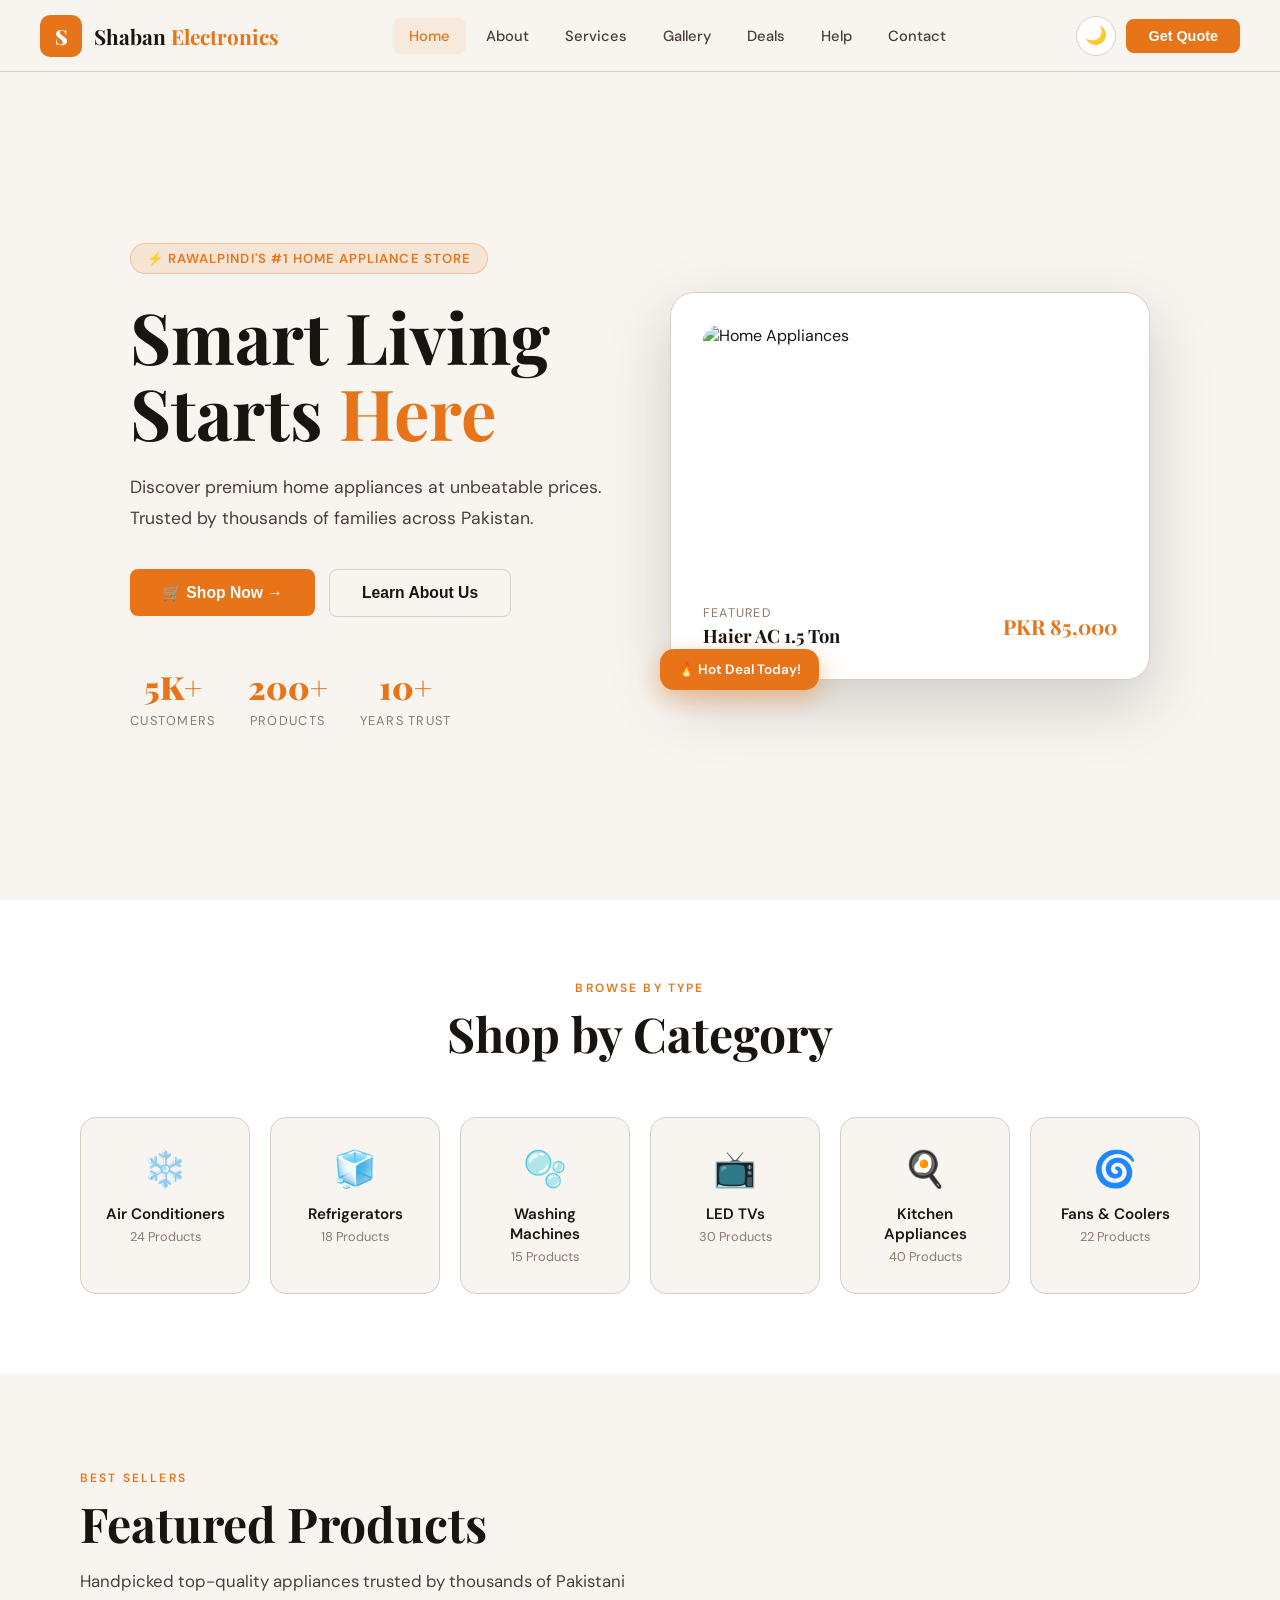
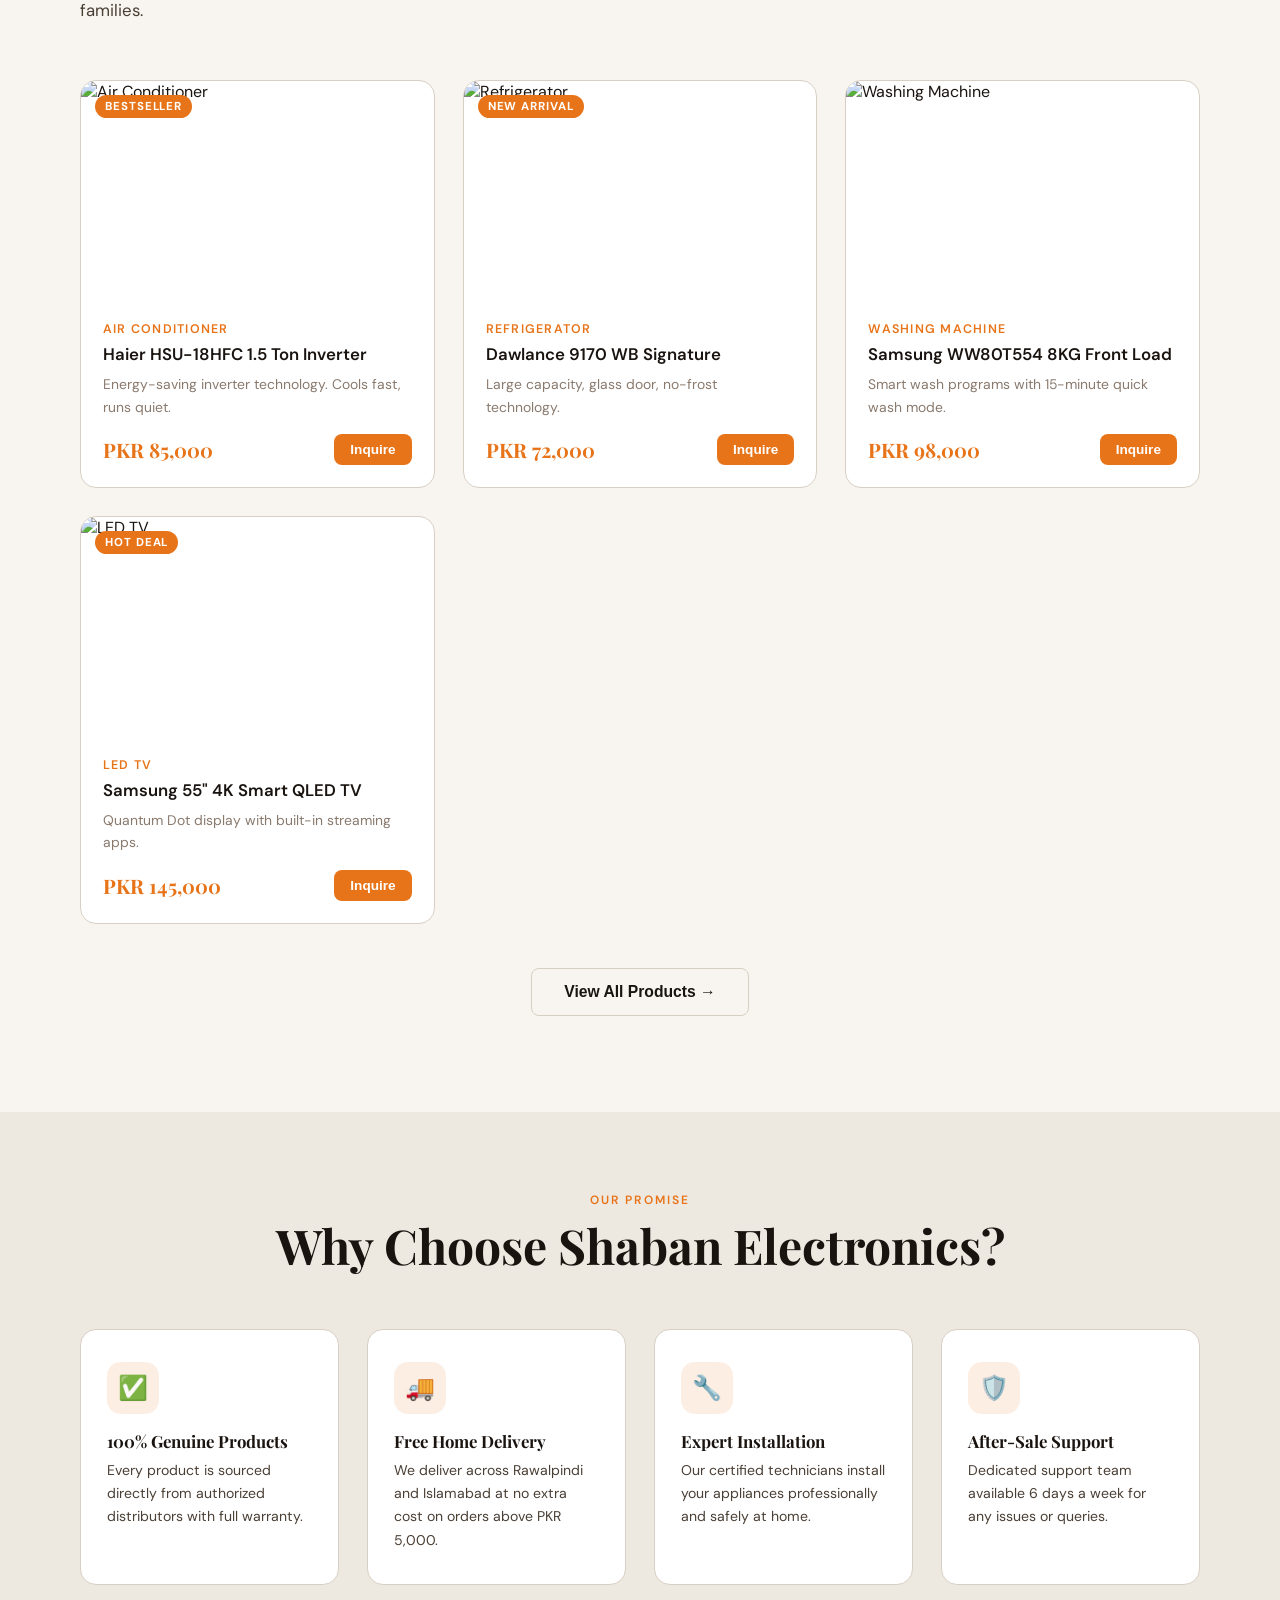
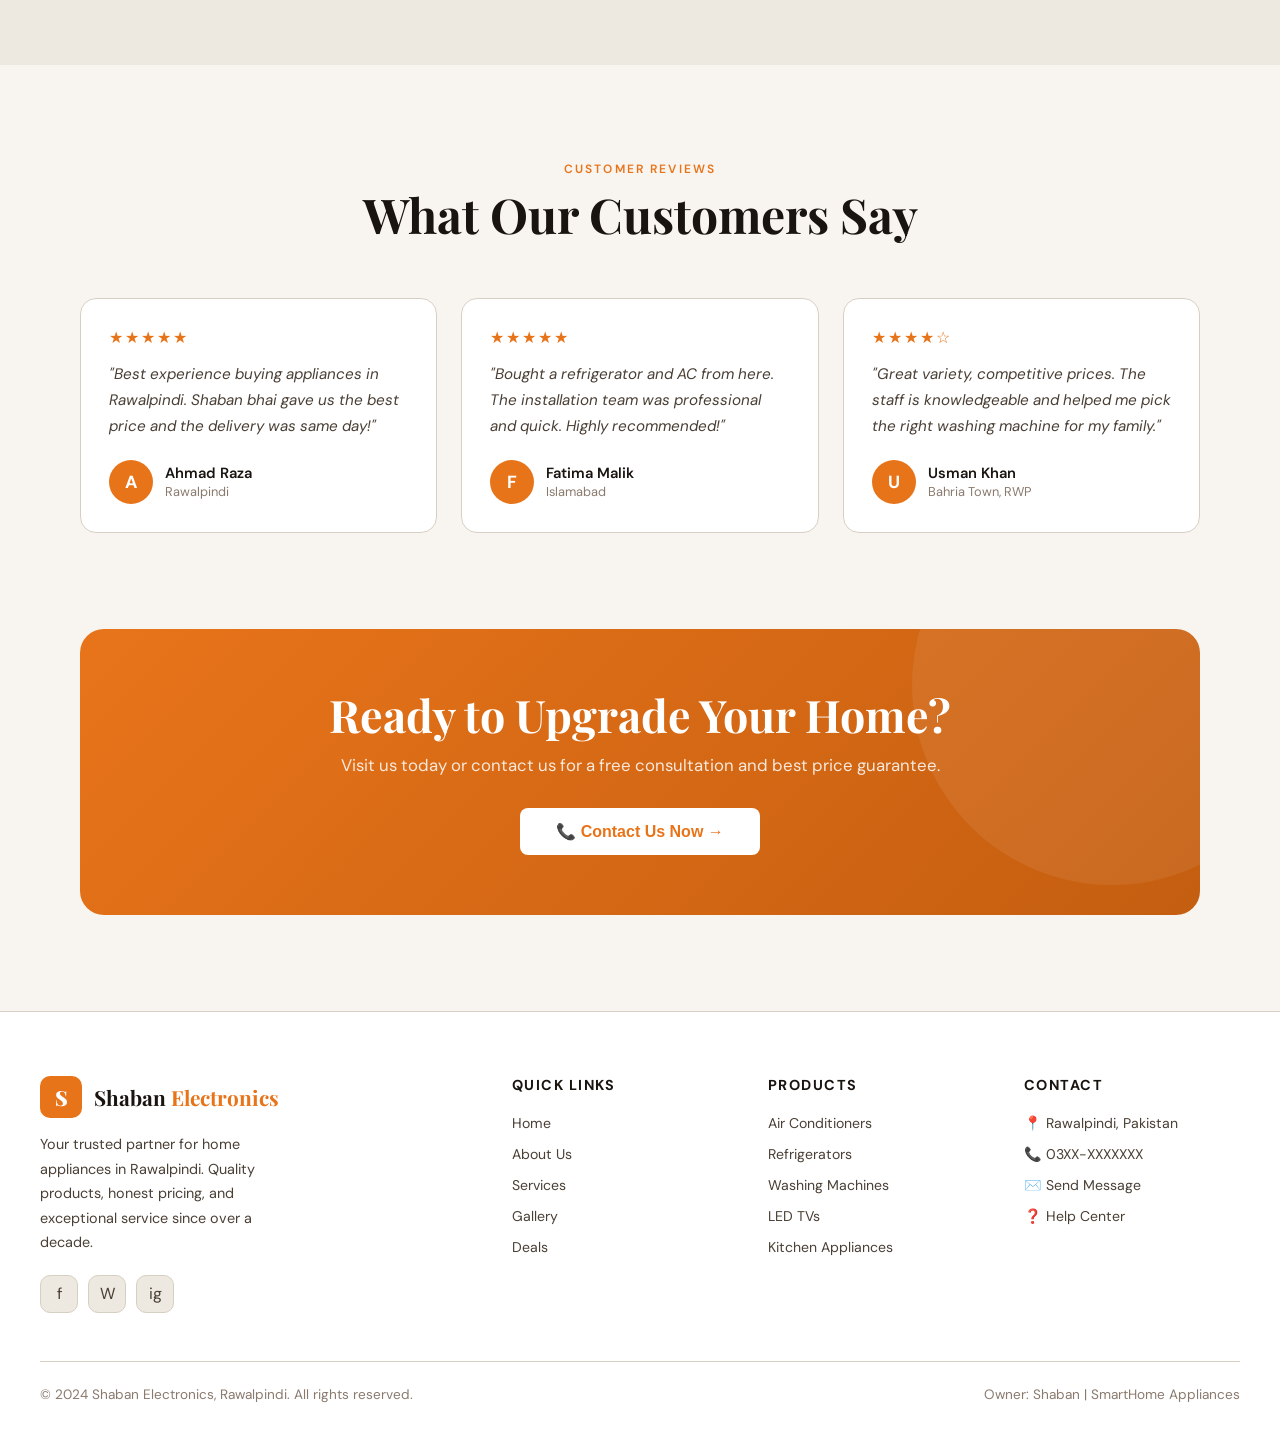
==== index.html @ a1838bc5 "g" ====
<!DOCTYPE html>
<html lang="en" data-theme="light">
<head>
  <meta charset="UTF-8" />
  <meta name="viewport" content="width=device-width, initial-scale=1.0" />
  <title>Shaban Electronics – SmartHome Appliances Rawalpindi</title>
  <meta name="description" content="Shaban Electronics – Pakistan's trusted home appliances store in Rawalpindi. Quality ACs, refrigerators, washing machines and more." />
  <link rel="stylesheet" href="css/style.css" />
  <link rel="icon" href="data:image/svg+xml,<svg xmlns='http://www.w3.org/2000/svg' viewBox='0 0 100 100'><text y='.9em' font-size='90'>⚡</text></svg>" />
</head>
<body>

<!-- NAVBAR -->
<nav class="navbar" id="navbar">
  <div class="nav-brand">
    <div class="nav-logo">S</div>
    <span class="nav-name">Shaban <span>Electronics</span></span>
  </div>
  <ul class="nav-links">
    <li><a href="index.html" class="active">Home</a></li>
    <li><a href="pages/about.html">About</a></li>
    <li><a href="pages/services.html">Services</a></li>
    <li><a href="pages/gallery.html">Gallery</a></li>
    <li><a href="pages/deals.html">Deals</a></li>
    <li><a href="pages/help.html">Help</a></li>
    <li><a href="pages/contact.html">Contact</a></li>
  </ul>
  <div class="nav-actions">
    <button class="theme-btn" onclick="toggleTheme()" title="Toggle theme">🌙</button>
    <a href="pages/contact.html"><button class="nav-cta">Get Quote</button></a>
  </div>
  <button class="hamburger" id="hamburger" aria-label="Toggle menu">
    <span></span><span></span><span></span>
  </button>
</nav>
<div class="mobile-menu" id="mobileMenu">
  <a href="index.html">Home</a>
  <a href="pages/about.html">About</a>
  <a href="pages/services.html">Services</a>
  <a href="pages/gallery.html">Gallery</a>
  <a href="pages/deals.html">Deals</a>
  <a href="pages/help.html">Help</a>
  <a href="pages/contact.html">Contact</a>
</div>

<!-- HERO -->
<section class="hero">
  <div class="hero-bg"></div>
  <div class="hero-overlay"></div>
  <div class="hero-content">
    <div class="hero-text">
      <div class="hero-badge">⚡ Rawalpindi's #1 Home Appliance Store</div>
      <h1 class="hero-title">Smart Living<br>Starts <span>Here</span></h1>
      <p class="hero-desc">Discover premium home appliances at unbeatable prices. Trusted by thousands of families across Pakistan.</p>
      <div class="hero-btns">
        <a href="pages/services.html"><button class="btn-primary">🛒 Shop Now →</button></a>
        <a href="pages/about.html"><button class="btn-outline">Learn About Us</button></a>
      </div>
      <div class="hero-stats">
        <div class="stat-item">
          <div class="stat-num">5K+</div>
          <div class="stat-label">Customers</div>
        </div>
        <div class="stat-item">
          <div class="stat-num">200+</div>
          <div class="stat-label">Products</div>
        </div>
        <div class="stat-item">
          <div class="stat-num">10+</div>
          <div class="stat-label">Years Trust</div>
        </div>
      </div>
    </div>
    <div class="hero-visual">
      <div class="hero-card">
        <img src="https://images.unsplash.com/photo-1584568694244-14fbdf83bd30?w=600&q=80" alt="Home Appliances" />
        <div class="hero-card-info">
          <div>
            <div style="font-size:0.78rem;color:var(--text3);text-transform:uppercase;letter-spacing:0.1em;margin-bottom:4px">Featured</div>
            <h4>Haier AC 1.5 Ton</h4>
          </div>
          <div class="price">PKR 85,000</div>
        </div>
        <div class="hero-floating">🔥 Hot Deal Today!</div>
      </div>
    </div>
  </div>
</section>

<!-- CATEGORIES -->
<div class="categories-wrap">
  <div class="section" style="padding-top:0;padding-bottom:0">
    <div class="section-header center fade-in">
      <span class="section-label">Browse by Type</span>
      <h2 class="section-title">Shop by Category</h2>
    </div>
    <div class="cats-grid">
      <div class="cat-card fade-in">
        <span class="cat-icon">❄️</span>
        <div class="cat-name">Air Conditioners</div>
        <div class="cat-count">24 Products</div>
      </div>
      <div class="cat-card fade-in">
        <span class="cat-icon">🧊</span>
        <div class="cat-name">Refrigerators</div>
        <div class="cat-count">18 Products</div>
      </div>
      <div class="cat-card fade-in">
        <span class="cat-icon">🫧</span>
        <div class="cat-name">Washing Machines</div>
        <div class="cat-count">15 Products</div>
      </div>
      <div class="cat-card fade-in">
        <span class="cat-icon">📺</span>
        <div class="cat-name">LED TVs</div>
        <div class="cat-count">30 Products</div>
      </div>
      <div class="cat-card fade-in">
        <span class="cat-icon">🍳</span>
        <div class="cat-name">Kitchen Appliances</div>
        <div class="cat-count">40 Products</div>
      </div>
      <div class="cat-card fade-in">
        <span class="cat-icon">🌀</span>
        <div class="cat-name">Fans & Coolers</div>
        <div class="cat-count">22 Products</div>
      </div>
    </div>
  </div>
</div>

<!-- FEATURED PRODUCTS -->
<div class="section" id="products">
  <div class="section-header fade-in">
    <span class="section-label">Best Sellers</span>
    <h2 class="section-title">Featured Products</h2>
    <p class="section-sub">Handpicked top-quality appliances trusted by thousands of Pakistani families.</p>
  </div>
  <div class="products-grid">
    <div class="prod-card fade-in">
      <div class="prod-img-wrap">
        <img src="https://images.unsplash.com/photo-1584568694244-14fbdf83bd30?w=600&q=80" alt="Air Conditioner" loading="lazy" />
        <div class="prod-badge">Bestseller</div>
      </div>
      <div class="prod-info">
        <div class="prod-cat">Air Conditioner</div>
        <div class="prod-name">Haier HSU-18HFC 1.5 Ton Inverter</div>
        <div class="prod-desc">Energy-saving inverter technology. Cools fast, runs quiet.</div>
        <div class="prod-footer">
          <div class="prod-price">PKR 85,000</div>
          <a href="pages/contact.html"><button class="prod-btn">Inquire</button></a>
        </div>
      </div>
    </div>
    <div class="prod-card fade-in">
      <div class="prod-img-wrap">
        <img src="https://images.unsplash.com/photo-1571175443880-49e1d25b2bc5?w=600&q=80" alt="Refrigerator" loading="lazy" />
        <div class="prod-badge">New Arrival</div>
      </div>
      <div class="prod-info">
        <div class="prod-cat">Refrigerator</div>
        <div class="prod-name">Dawlance 9170 WB Signature</div>
        <div class="prod-desc">Large capacity, glass door, no-frost technology.</div>
        <div class="prod-footer">
          <div class="prod-price">PKR 72,000</div>
          <a href="pages/contact.html"><button class="prod-btn">Inquire</button></a>
        </div>
      </div>
    </div>
    <div class="prod-card fade-in">
      <div class="prod-img-wrap">
        <img src="https://images.unsplash.com/photo-1626806787461-102c1bfaaea1?w=600&q=80" alt="Washing Machine" loading="lazy" />
      </div>
      <div class="prod-info">
        <div class="prod-cat">Washing Machine</div>
        <div class="prod-name">Samsung WW80T554 8KG Front Load</div>
        <div class="prod-desc">Smart wash programs with 15-minute quick wash mode.</div>
        <div class="prod-footer">
          <div class="prod-price">PKR 98,000</div>
          <a href="pages/contact.html"><button class="prod-btn">Inquire</button></a>
        </div>
      </div>
    </div>
    <div class="prod-card fade-in">
      <div class="prod-img-wrap">
        <img src="https://images.unsplash.com/photo-1593359677879-a4bb92f829e1?w=600&q=80" alt="LED TV" loading="lazy" />
        <div class="prod-badge">Hot Deal</div>
      </div>
      <div class="prod-info">
        <div class="prod-cat">LED TV</div>
        <div class="prod-name">Samsung 55" 4K Smart QLED TV</div>
        <div class="prod-desc">Quantum Dot display with built-in streaming apps.</div>
        <div class="prod-footer">
          <div class="prod-price">PKR 145,000</div>
          <a href="pages/contact.html"><button class="prod-btn">Inquire</button></a>
        </div>
      </div>
    </div>
  </div>
  <div style="text-align:center;margin-top:44px">
    <a href="pages/services.html"><button class="btn-outline">View All Products →</button></a>
  </div>
</div>

<!-- WHY CHOOSE US -->
<div class="why-wrap">
  <div class="section" style="padding-top:0;padding-bottom:0">
    <div class="section-header center fade-in">
      <span class="section-label">Our Promise</span>
      <h2 class="section-title">Why Choose Shaban Electronics?</h2>
    </div>
    <div class="why-grid">
      <div class="why-card fade-in">
        <div class="why-icon">✅</div>
        <h4>100% Genuine Products</h4>
        <p>Every product is sourced directly from authorized distributors with full warranty.</p>
      </div>
      <div class="why-card fade-in">
        <div class="why-icon">🚚</div>
        <h4>Free Home Delivery</h4>
        <p>We deliver across Rawalpindi and Islamabad at no extra cost on orders above PKR 5,000.</p>
      </div>
      <div class="why-card fade-in">
        <div class="why-icon">🔧</div>
        <h4>Expert Installation</h4>
        <p>Our certified technicians install your appliances professionally and safely at home.</p>
      </div>
      <div class="why-card fade-in">
        <div class="why-icon">🛡️</div>
        <h4>After-Sale Support</h4>
        <p>Dedicated support team available 6 days a week for any issues or queries.</p>
      </div>
    </div>
  </div>
</div>

<!-- TESTIMONIALS -->
<div class="section">
  <div class="section-header center fade-in">
    <span class="section-label">Customer Reviews</span>
    <h2 class="section-title">What Our Customers Say</h2>
  </div>
  <div class="test-grid">
    <div class="test-card fade-in">
      <div class="test-stars">★★★★★</div>
      <p class="test-text">"Best experience buying appliances in Rawalpindi. Shaban bhai gave us the best price and the delivery was same day!"</p>
      <div class="test-author">
        <div class="test-avatar">A</div>
        <div>
          <div class="test-name">Ahmad Raza</div>
          <div class="test-loc">Rawalpindi</div>
        </div>
      </div>
    </div>
    <div class="test-card fade-in">
      <div class="test-stars">★★★★★</div>
      <p class="test-text">"Bought a refrigerator and AC from here. The installation team was professional and quick. Highly recommended!"</p>
      <div class="test-author">
        <div class="test-avatar">F</div>
        <div>
          <div class="test-name">Fatima Malik</div>
          <div class="test-loc">Islamabad</div>
        </div>
      </div>
    </div>
    <div class="test-card fade-in">
      <div class="test-stars">★★★★☆</div>
      <p class="test-text">"Great variety, competitive prices. The staff is knowledgeable and helped me pick the right washing machine for my family."</p>
      <div class="test-author">
        <div class="test-avatar">U</div>
        <div>
          <div class="test-name">Usman Khan</div>
          <div class="test-loc">Bahria Town, RWP</div>
        </div>
      </div>
    </div>
  </div>
</div>

<!-- CTA BANNER -->
<div class="section" style="padding-top:0">
  <div class="cta-banner fade-in">
    <h2>Ready to Upgrade Your Home?</h2>
    <p>Visit us today or contact us for a free consultation and best price guarantee.</p>
    <a href="pages/contact.html"><button class="btn-white">📞 Contact Us Now →</button></a>
  </div>
</div>

<!-- FOOTER -->
<footer>
  <div class="footer-grid">
    <div class="footer-brand">
      <div class="nav-brand" style="margin-bottom:14px">
        <div class="nav-logo">S</div>
        <span class="nav-name">Shaban <span>Electronics</span></span>
      </div>
      <p>Your trusted partner for home appliances in Rawalpindi. Quality products, honest pricing, and exceptional service since over a decade.</p>
      <div class="footer-socials">
        <a href="#" class="social-btn" title="Facebook">f</a>
        <a href="#" class="social-btn" title="WhatsApp">W</a>
        <a href="#" class="social-btn" title="Instagram">ig</a>
      </div>
    </div>
    <div class="footer-col">
      <h5>Quick Links</h5>
      <ul>
        <li><a href="index.html">Home</a></li>
        <li><a href="pages/about.html">About Us</a></li>
        <li><a href="pages/services.html">Services</a></li>
        <li><a href="pages/gallery.html">Gallery</a></li>
        <li><a href="pages/deals.html">Deals</a></li>
      </ul>
    </div>
    <div class="footer-col">
      <h5>Products</h5>
      <ul>
        <li><a href="pages/services.html">Air Conditioners</a></li>
        <li><a href="pages/services.html">Refrigerators</a></li>
        <li><a href="pages/services.html">Washing Machines</a></li>
        <li><a href="pages/services.html">LED TVs</a></li>
        <li><a href="pages/services.html">Kitchen Appliances</a></li>
      </ul>
    </div>
    <div class="footer-col">
      <h5>Contact</h5>
      <ul>
        <li><a href="#">📍 Rawalpindi, Pakistan</a></li>
        <li><a href="tel:03000000000">📞 03XX-XXXXXXX</a></li>
        <li><a href="pages/contact.html">✉️ Send Message</a></li>
        <li><a href="pages/help.html">❓ Help Center</a></li>
      </ul>
    </div>
  </div>
  <div class="footer-bottom">
    <p>© 2024 Shaban Electronics, Rawalpindi. All rights reserved.</p>
    <p>Owner: Shaban | SmartHome Appliances</p>
  </div>
</footer>

<script src="js/main.js"></script>
</body>
</html>
---- css/style.css ----
/* ========== GOOGLE FONTS ========== */
@import url('https://fonts.googleapis.com/css2?family=Playfair+Display:wght@400;700;900&family=DM+Sans:wght@300;400;500;600&display=swap');

/* ========== CSS VARIABLES ========== */
:root {
  --accent: #e8741a;
  --accent-dark: #c45e10;
  --accent-light: #ffa04d;
  --bg: #f8f5f0;
  --bg2: #ffffff;
  --bg3: #ede8e0;
  --text: #1a1410;
  --text2: #4a3f35;
  --text3: #8a7a6e;
  --border: #d8cfc4;
  --shadow: rgba(26,20,10,0.10);
  --shadow-lg: rgba(26,20,10,0.18);
  --nav-bg: rgba(248,245,240,0.96);
  --card-bg: #ffffff;
  --hero-overlay: rgba(248,245,240,0.55);
  --transition: 0.35s cubic-bezier(.4,0,.2,1);
  --radius: 16px;
  --radius-sm: 8px;
  --font-display: 'Playfair Display', serif;
  --font-body: 'DM Sans', sans-serif;
}

[data-theme="dark"] {
  --bg: #0f0d0a;
  --bg2: #1a1714;
  --bg3: #242018;
  --text: #f0ebe3;
  --text2: #c8bfb4;
  --text3: #7a6e64;
  --border: #2e2820;
  --shadow: rgba(0,0,0,0.35);
  --shadow-lg: rgba(0,0,0,0.55);
  --nav-bg: rgba(15,13,10,0.96);
  --card-bg: #1a1714;
  --hero-overlay: rgba(10,8,5,0.60);
}

/* ========== RESET ========== */
*, *::before, *::after { box-sizing: border-box; margin: 0; padding: 0; }
html { scroll-behavior: smooth; }
body {
  font-family: var(--font-body);
  background: var(--bg);
  color: var(--text);
  transition: background var(--transition), color var(--transition);
  overflow-x: hidden;
}
a { color: inherit; text-decoration: none; }
img { max-width: 100%; display: block; }
ul { list-style: none; }

/* ========== SCROLLBAR ========== */
::-webkit-scrollbar { width: 6px; }
::-webkit-scrollbar-track { background: var(--bg3); }
::-webkit-scrollbar-thumb { background: var(--accent); border-radius: 4px; }

/* ========== TYPOGRAPHY ========== */
h1,h2,h3,h4 { font-family: var(--font-display); line-height: 1.15; }
.section-label {
  font-size: 0.75rem; font-weight: 600; letter-spacing: 0.18em;
  text-transform: uppercase; color: var(--accent); display: block; margin-bottom: 10px;
}
.section-title {
  font-size: clamp(2rem, 4vw, 3rem); color: var(--text); margin-bottom: 16px;
}
.section-sub { font-size: 1.05rem; color: var(--text2); max-width: 560px; line-height: 1.7; }

/* ========== NAVBAR ========== */
.navbar {
  position: fixed; top: 0; left: 0; right: 0; z-index: 1000;
  background: var(--nav-bg);
  backdrop-filter: blur(18px);
  border-bottom: 1px solid var(--border);
  padding: 0 40px;
  height: 72px;
  display: flex; align-items: center; justify-content: space-between;
  transition: background var(--transition), box-shadow var(--transition);
}
.navbar.scrolled { box-shadow: 0 4px 32px var(--shadow-lg); }
.nav-brand {
  display: flex; align-items: center; gap: 12px;
}
.nav-logo {
  width: 42px; height: 42px; background: var(--accent);
  border-radius: 10px; display: flex; align-items: center; justify-content: center;
  font-family: var(--font-display); font-weight: 900; font-size: 1.3rem; color: #fff;
}
.nav-name { font-family: var(--font-display); font-size: 1.3rem; font-weight: 700; }
.nav-name span { color: var(--accent); }
.nav-links {
  display: flex; align-items: center; gap: 4px;
}
.nav-links a {
  padding: 8px 16px; border-radius: var(--radius-sm);
  font-size: 0.92rem; font-weight: 500; color: var(--text2);
  transition: color var(--transition), background var(--transition);
  position: relative;
}
.nav-links a:hover, .nav-links a.active {
  color: var(--accent); background: rgba(232,116,26,0.09);
}
.nav-actions { display: flex; align-items: center; gap: 10px; }
.theme-btn {
  width: 40px; height: 40px; border-radius: 50%;
  border: 1.5px solid var(--border); background: var(--bg2);
  cursor: pointer; display: flex; align-items: center; justify-content: center;
  font-size: 1.1rem; transition: all var(--transition); color: var(--text);
}
.theme-btn:hover { border-color: var(--accent); color: var(--accent); transform: rotate(20deg); }
.nav-cta {
  background: var(--accent); color: #fff; padding: 9px 22px;
  border-radius: var(--radius-sm); font-size: 0.9rem; font-weight: 600;
  border: none; cursor: pointer; transition: background var(--transition), transform var(--transition);
}
.nav-cta:hover { background: var(--accent-dark); transform: translateY(-1px); }
.hamburger {
  display: none; flex-direction: column; gap: 5px; cursor: pointer;
  padding: 8px; background: none; border: none; color: var(--text);
}
.hamburger span {
  width: 24px; height: 2px; background: currentColor;
  border-radius: 2px; transition: all var(--transition); display: block;
}
.hamburger.open span:nth-child(1) { transform: translateY(7px) rotate(45deg); }
.hamburger.open span:nth-child(2) { opacity: 0; }
.hamburger.open span:nth-child(3) { transform: translateY(-7px) rotate(-45deg); }
.mobile-menu {
  display: none; position: fixed; top: 72px; left: 0; right: 0;
  background: var(--bg2); border-bottom: 1px solid var(--border);
  flex-direction: column; padding: 16px 24px; gap: 4px; z-index: 999;
  box-shadow: 0 8px 32px var(--shadow-lg);
}
.mobile-menu.open { display: flex; }
.mobile-menu a {
  padding: 12px 16px; border-radius: var(--radius-sm);
  font-size: 1rem; font-weight: 500; color: var(--text2);
  transition: all var(--transition);
}
.mobile-menu a:hover { color: var(--accent); background: rgba(232,116,26,0.09); }

/* ========== HERO ========== */
.hero {
  min-height: 100vh;
  display: flex; align-items: center;
  position: relative; overflow: hidden;
  padding-top: 72px;
}
.hero-bg {
  position: absolute; inset: 0;
  background: url('https://images.unsplash.com/photo-1556909114-f6e7ad7d3136?w=1600&q=80') center/cover no-repeat;
}
.hero-overlay {
  position: absolute; inset: 0;
  background: var(--hero-overlay);
  backdrop-filter: blur(2px);
}
.hero-content {
  position: relative; z-index: 1;
  max-width: 1200px; margin: 0 auto; padding: 80px 40px;
  display: grid; grid-template-columns: 1fr 1fr; gap: 60px; align-items: center;
}
.hero-text { animation: fadeUp 0.8s ease both; }
.hero-badge {
  display: inline-flex; align-items: center; gap: 8px;
  background: rgba(232,116,26,0.12); color: var(--accent);
  border: 1px solid rgba(232,116,26,0.3); border-radius: 50px;
  padding: 6px 16px; font-size: 0.82rem; font-weight: 600;
  letter-spacing: 0.08em; text-transform: uppercase; margin-bottom: 24px;
}
.hero-title {
  font-size: clamp(2.8rem, 5.5vw, 4.5rem);
  line-height: 1.08; margin-bottom: 22px; color: var(--text);
}
.hero-title span { color: var(--accent); }
.hero-desc { font-size: 1.1rem; color: var(--text2); line-height: 1.75; margin-bottom: 36px; max-width: 480px; }
.hero-btns { display: flex; gap: 14px; flex-wrap: wrap; }
.btn-primary {
  background: var(--accent); color: #fff; padding: 14px 32px;
  border-radius: var(--radius-sm); font-size: 0.98rem; font-weight: 600;
  border: none; cursor: pointer; transition: all var(--transition);
  display: inline-flex; align-items: center; gap: 8px;
}
.btn-primary:hover { background: var(--accent-dark); transform: translateY(-2px); box-shadow: 0 8px 24px rgba(232,116,26,0.35); }
.btn-outline {
  background: transparent; color: var(--text); padding: 14px 32px;
  border-radius: var(--radius-sm); font-size: 0.98rem; font-weight: 600;
  border: 1.5px solid var(--border); cursor: pointer; transition: all var(--transition);
  display: inline-flex; align-items: center; gap: 8px;
}
.btn-outline:hover { border-color: var(--accent); color: var(--accent); transform: translateY(-2px); }
.hero-stats {
  display: flex; gap: 32px; margin-top: 48px;
}
.stat-item { text-align: center; }
.stat-num { font-family: var(--font-display); font-size: 2rem; font-weight: 900; color: var(--accent); }
.stat-label { font-size: 0.8rem; color: var(--text3); text-transform: uppercase; letter-spacing: 0.1em; margin-top: 4px; }
.hero-visual { animation: fadeUp 0.8s 0.2s ease both; }
.hero-card {
  background: var(--card-bg); border: 1px solid var(--border);
  border-radius: 24px; padding: 32px; box-shadow: 0 24px 64px var(--shadow-lg);
}
.hero-card img { border-radius: 16px; width: 100%; height: 260px; object-fit: cover; }
.hero-card-info { padding-top: 20px; display: flex; justify-content: space-between; align-items: center; }
.hero-card-info h4 { font-size: 1.15rem; }
.hero-card-info .price { font-size: 1.3rem; font-weight: 700; color: var(--accent); font-family: var(--font-display); }
.hero-floating {
  position: absolute; bottom: -10px; left: -10px;
  background: var(--accent); color: #fff; border-radius: 14px;
  padding: 12px 18px; font-size: 0.85rem; font-weight: 600;
  box-shadow: 0 8px 24px rgba(232,116,26,0.4);
  animation: float 3s ease-in-out infinite;
}

/* ========== SECTIONS ========== */
.section { padding: 96px 40px; max-width: 1200px; margin: 0 auto; }
.section-header { margin-bottom: 56px; }
.section-header.center { text-align: center; }
.section-header.center .section-sub { margin: 0 auto; }

/* ========== CATEGORIES ========== */
.categories-wrap { background: var(--bg2); padding: 80px 0; }
.cats-grid {
  display: grid; grid-template-columns: repeat(auto-fit, minmax(160px, 1fr)); gap: 20px;
}
.cat-card {
  background: var(--bg); border: 1px solid var(--border); border-radius: var(--radius);
  padding: 28px 20px; text-align: center; cursor: pointer;
  transition: all var(--transition); position: relative; overflow: hidden;
}
.cat-card::before {
  content: ''; position: absolute; inset: 0;
  background: var(--accent); opacity: 0; transition: opacity var(--transition);
  border-radius: var(--radius);
}
.cat-card:hover { transform: translateY(-6px); box-shadow: 0 16px 40px var(--shadow-lg); border-color: var(--accent); }
.cat-card:hover::before { opacity: 0.06; }
.cat-icon { font-size: 2.2rem; margin-bottom: 12px; display: block; }
.cat-name { font-weight: 600; font-size: 0.95rem; color: var(--text); }
.cat-count { font-size: 0.8rem; color: var(--text3); margin-top: 4px; }

/* ========== PRODUCTS GRID ========== */
.products-grid {
  display: grid; grid-template-columns: repeat(auto-fill, minmax(270px, 1fr)); gap: 28px;
}
.prod-card {
  background: var(--card-bg); border: 1px solid var(--border); border-radius: var(--radius);
  overflow: hidden; transition: all var(--transition); position: relative;
}
.prod-card:hover { transform: translateY(-6px); box-shadow: 0 20px 48px var(--shadow-lg); border-color: var(--accent); }
.prod-img-wrap { position: relative; overflow: hidden; height: 220px; }
.prod-img-wrap img { width: 100%; height: 100%; object-fit: cover; transition: transform 0.5s ease; }
.prod-card:hover .prod-img-wrap img { transform: scale(1.07); }
.prod-badge {
  position: absolute; top: 14px; left: 14px;
  background: var(--accent); color: #fff; font-size: 0.72rem;
  font-weight: 700; padding: 4px 10px; border-radius: 50px; text-transform: uppercase; letter-spacing: 0.08em;
}
.prod-info { padding: 20px 22px 22px; }
.prod-cat { font-size: 0.78rem; color: var(--accent); font-weight: 600; text-transform: uppercase; letter-spacing: 0.1em; margin-bottom: 6px; }
.prod-name { font-size: 1.05rem; font-weight: 600; margin-bottom: 8px; color: var(--text); }
.prod-desc { font-size: 0.87rem; color: var(--text3); line-height: 1.6; margin-bottom: 16px; }
.prod-footer { display: flex; align-items: center; justify-content: space-between; }
.prod-price { font-family: var(--font-display); font-size: 1.25rem; font-weight: 700; color: var(--accent); }
.prod-btn {
  background: var(--accent); color: #fff; border: none; border-radius: var(--radius-sm);
  padding: 8px 16px; font-size: 0.85rem; font-weight: 600; cursor: pointer;
  transition: all var(--transition);
}
.prod-btn:hover { background: var(--accent-dark); transform: scale(1.05); }

/* ========== WHY US ========== */
.why-wrap { background: var(--bg3); padding: 80px 0; }
.why-grid { display: grid; grid-template-columns: repeat(auto-fit, minmax(220px, 1fr)); gap: 28px; }
.why-card {
  background: var(--card-bg); border: 1px solid var(--border); border-radius: var(--radius);
  padding: 32px 26px; transition: all var(--transition);
}
.why-card:hover { transform: translateY(-4px); box-shadow: 0 12px 32px var(--shadow); border-color: var(--accent); }
.why-icon {
  width: 52px; height: 52px; background: rgba(232,116,26,0.12);
  border-radius: 14px; display: flex; align-items: center; justify-content: center;
  font-size: 1.5rem; margin-bottom: 18px;
}
.why-card h4 { font-size: 1.05rem; margin-bottom: 8px; }
.why-card p { font-size: 0.88rem; color: var(--text2); line-height: 1.65; }

/* ========== TESTIMONIALS ========== */
.test-grid { display: grid; grid-template-columns: repeat(auto-fit, minmax(280px, 1fr)); gap: 24px; }
.test-card {
  background: var(--card-bg); border: 1px solid var(--border); border-radius: var(--radius);
  padding: 28px; transition: all var(--transition);
}
.test-card:hover { box-shadow: 0 12px 32px var(--shadow); border-color: var(--accent); }
.test-stars { color: var(--accent); font-size: 1rem; margin-bottom: 14px; letter-spacing: 2px; }
.test-text { font-size: 0.95rem; color: var(--text2); line-height: 1.7; margin-bottom: 20px; font-style: italic; }
.test-author { display: flex; align-items: center; gap: 12px; }
.test-avatar {
  width: 44px; height: 44px; border-radius: 50%; background: var(--accent);
  display: flex; align-items: center; justify-content: center; color: #fff;
  font-weight: 700; font-size: 1.1rem;
}
.test-name { font-weight: 600; font-size: 0.92rem; }
.test-loc { font-size: 0.8rem; color: var(--text3); }

/* ========== CTA BANNER ========== */
.cta-banner {
  background: linear-gradient(135deg, var(--accent) 0%, var(--accent-dark) 100%);
  border-radius: 24px; padding: 60px 48px; text-align: center;
  position: relative; overflow: hidden;
}
.cta-banner::before {
  content: ''; position: absolute; top: -50%; right: -10%;
  width: 400px; height: 400px; border-radius: 50%;
  background: rgba(255,255,255,0.07);
}
.cta-banner h2 { font-size: clamp(1.8rem, 3.5vw, 2.8rem); color: #fff; margin-bottom: 14px; }
.cta-banner p { color: rgba(255,255,255,0.85); font-size: 1.05rem; margin-bottom: 32px; }
.btn-white {
  background: #fff; color: var(--accent); padding: 14px 36px;
  border-radius: var(--radius-sm); font-size: 1rem; font-weight: 700;
  border: none; cursor: pointer; transition: all var(--transition);
  display: inline-flex; align-items: center; gap: 8px;
}
.btn-white:hover { transform: translateY(-2px); box-shadow: 0 12px 32px rgba(0,0,0,0.2); }

/* ========== FOOTER ========== */
footer {
  background: var(--bg2); border-top: 1px solid var(--border);
  padding: 64px 40px 32px;
}
.footer-grid { display: grid; grid-template-columns: 2fr 1fr 1fr 1fr; gap: 40px; max-width: 1200px; margin: 0 auto 48px; }
.footer-brand .nav-brand { margin-bottom: 16px; }
.footer-brand p { font-size: 0.9rem; color: var(--text2); line-height: 1.7; max-width: 260px; margin-bottom: 20px; }
.footer-socials { display: flex; gap: 10px; }
.social-btn {
  width: 38px; height: 38px; border-radius: 10px; background: var(--bg3);
  border: 1px solid var(--border); display: flex; align-items: center; justify-content: center;
  font-size: 1rem; cursor: pointer; transition: all var(--transition); text-decoration: none; color: var(--text2);
}
.social-btn:hover { background: var(--accent); border-color: var(--accent); color: #fff; transform: translateY(-2px); }
.footer-col h5 { font-size: 0.9rem; font-weight: 700; text-transform: uppercase; letter-spacing: 0.1em; margin-bottom: 18px; color: var(--text); }
.footer-col ul { display: flex; flex-direction: column; gap: 10px; }
.footer-col ul a { font-size: 0.88rem; color: var(--text2); transition: color var(--transition); }
.footer-col ul a:hover { color: var(--accent); }
.footer-bottom { max-width: 1200px; margin: 0 auto; padding-top: 24px; border-top: 1px solid var(--border); display: flex; justify-content: space-between; align-items: center; flex-wrap: wrap; gap: 10px; }
.footer-bottom p { font-size: 0.85rem; color: var(--text3); }

/* ========== PAGE HERO ========== */
.page-hero {
  background: var(--bg2); border-bottom: 1px solid var(--border);
  padding: 120px 40px 60px; text-align: center;
}
.page-hero .section-label { justify-content: center; display: flex; }
.page-hero h1 { font-size: clamp(2.2rem, 5vw, 3.8rem); }
.page-hero p { font-size: 1.05rem; color: var(--text2); max-width: 540px; margin: 14px auto 0; line-height: 1.7; }

/* ========== ABOUT PAGE ========== */
.about-grid { display: grid; grid-template-columns: 1fr 1fr; gap: 70px; align-items: center; }
.about-img-wrap { position: relative; }
.about-img-wrap img { width: 100%; border-radius: 24px; height: 480px; object-fit: cover; }
.about-badge-float {
  position: absolute; bottom: -20px; right: -20px;
  background: var(--accent); color: #fff; border-radius: 20px; padding: 20px 24px; text-align: center;
  box-shadow: 0 12px 32px rgba(232,116,26,0.4);
}
.about-badge-float .big { font-family: var(--font-display); font-size: 2.2rem; font-weight: 900; display: block; }
.about-badge-float small { font-size: 0.8rem; opacity: 0.9; }
.about-text .section-sub { margin-bottom: 28px; }
.about-points { display: flex; flex-direction: column; gap: 16px; margin-bottom: 32px; }
.about-point { display: flex; align-items: flex-start; gap: 14px; }
.about-point-icon {
  width: 36px; height: 36px; min-width: 36px; border-radius: 10px;
  background: rgba(232,116,26,0.12); color: var(--accent);
  display: flex; align-items: center; justify-content: center; font-size: 1rem;
}
.about-point-text h5 { font-size: 0.95rem; margin-bottom: 3px; }
.about-point-text p { font-size: 0.87rem; color: var(--text2); line-height: 1.5; }
.team-grid { display: grid; grid-template-columns: repeat(auto-fit, minmax(200px, 1fr)); gap: 24px; }
.team-card { text-align: center; }
.team-card img { width: 100%; height: 240px; object-fit: cover; border-radius: var(--radius); margin-bottom: 16px; border: 3px solid var(--border); transition: border-color var(--transition); }
.team-card:hover img { border-color: var(--accent); }
.team-card h4 { font-size: 1rem; margin-bottom: 4px; }
.team-card span { font-size: 0.85rem; color: var(--accent); font-weight: 500; }

/* ========== SERVICES PAGE ========== */
.services-grid { display: grid; grid-template-columns: repeat(auto-fit, minmax(300px, 1fr)); gap: 28px; }
.service-card {
  background: var(--card-bg); border: 1px solid var(--border); border-radius: var(--radius);
  padding: 36px; transition: all var(--transition); position: relative; overflow: hidden;
}
.service-card::after {
  content: ''; position: absolute; bottom: 0; left: 0; right: 0; height: 3px;
  background: var(--accent); transform: scaleX(0); transform-origin: left;
  transition: transform var(--transition);
}
.service-card:hover::after { transform: scaleX(1); }
.service-card:hover { transform: translateY(-6px); box-shadow: 0 20px 48px var(--shadow-lg); }
.service-icon { font-size: 2.4rem; margin-bottom: 20px; display: block; }
.service-card h3 { font-size: 1.2rem; margin-bottom: 12px; }
.service-card p { font-size: 0.9rem; color: var(--text2); line-height: 1.7; margin-bottom: 20px; }
.service-card .tag {
  display: inline-block; background: rgba(232,116,26,0.1); color: var(--accent);
  padding: 4px 12px; border-radius: 50px; font-size: 0.78rem; font-weight: 600;
}

/* ========== GALLERY PAGE ========== */
.gallery-filter {
  display: flex; gap: 10px; flex-wrap: wrap; justify-content: center; margin-bottom: 40px;
}
.filter-btn {
  padding: 9px 22px; border-radius: 50px; font-size: 0.88rem; font-weight: 600;
  border: 1.5px solid var(--border); background: transparent; color: var(--text2);
  cursor: pointer; transition: all var(--transition);
}
.filter-btn.active, .filter-btn:hover {
  background: var(--accent); border-color: var(--accent); color: #fff;
}
.gallery-grid {
  display: grid; grid-template-columns: repeat(auto-fill, minmax(280px, 1fr)); gap: 20px;
}
.gallery-item {
  border-radius: var(--radius); overflow: hidden; position: relative;
  height: 240px; cursor: pointer; group: ;
}
.gallery-item img { width: 100%; height: 100%; object-fit: cover; transition: transform 0.5s ease; }
.gallery-item:hover img { transform: scale(1.08); }
.gallery-overlay {
  position: absolute; inset: 0; background: rgba(0,0,0,0.5);
  display: flex; align-items: center; justify-content: center;
  opacity: 0; transition: opacity var(--transition);
  color: #fff; font-size: 1.8rem;
}
.gallery-item:hover .gallery-overlay { opacity: 1; }

/* ========== CONTACT PAGE ========== */
.contact-grid { display: grid; grid-template-columns: 1fr 1.5fr; gap: 60px; align-items: start; }
.contact-info-card {
  background: var(--card-bg); border: 1px solid var(--border); border-radius: var(--radius); padding: 40px;
}
.contact-info-card h3 { font-size: 1.4rem; margin-bottom: 24px; }
.contact-item { display: flex; gap: 16px; align-items: flex-start; margin-bottom: 24px; }
.contact-icon {
  width: 44px; height: 44px; min-width: 44px; border-radius: 12px;
  background: rgba(232,116,26,0.12); color: var(--accent);
  display: flex; align-items: center; justify-content: center; font-size: 1.1rem;
}
.contact-item h5 { font-size: 0.85rem; color: var(--text3); text-transform: uppercase; letter-spacing: 0.1em; margin-bottom: 4px; }
.contact-item p { font-size: 0.95rem; color: var(--text); }
.map-placeholder {
  background: var(--bg3); border-radius: var(--radius); height: 200px;
  display: flex; align-items: center; justify-content: center; margin-top: 24px;
  color: var(--text3); font-size: 0.9rem; border: 1px solid var(--border);
  overflow: hidden;
}
.map-placeholder iframe { width: 100%; height: 100%; border: none; border-radius: var(--radius); }
.contact-form { background: var(--card-bg); border: 1px solid var(--border); border-radius: var(--radius); padding: 40px; }
.contact-form h3 { font-size: 1.4rem; margin-bottom: 28px; }
.form-row { display: grid; grid-template-columns: 1fr 1fr; gap: 16px; }
.form-group { margin-bottom: 20px; }
.form-group label { display: block; font-size: 0.85rem; font-weight: 600; margin-bottom: 8px; color: var(--text2); }
.form-group input, .form-group textarea, .form-group select {
  width: 100%; padding: 12px 16px;
  background: var(--bg); border: 1.5px solid var(--border); border-radius: var(--radius-sm);
  font-family: var(--font-body); font-size: 0.95rem; color: var(--text);
  transition: border-color var(--transition), box-shadow var(--transition);
}
.form-group input:focus, .form-group textarea:focus, .form-group select:focus {
  outline: none; border-color: var(--accent);
  box-shadow: 0 0 0 3px rgba(232,116,26,0.12);
}
.form-group textarea { resize: vertical; min-height: 120px; }
.form-submit { width: 100%; }
.success-msg {
  display: none; background: rgba(34,197,94,0.1); border: 1px solid rgba(34,197,94,0.3);
  color: #16a34a; border-radius: var(--radius-sm); padding: 14px 18px;
  font-size: 0.9rem; font-weight: 500; margin-top: 16px; text-align: center;
}

/* ========== HELP / FAQ PAGE ========== */
.faq-list { max-width: 760px; margin: 0 auto; }
.faq-item {
  background: var(--card-bg); border: 1px solid var(--border); border-radius: var(--radius);
  margin-bottom: 12px; overflow: hidden; transition: border-color var(--transition);
}
.faq-item.open { border-color: var(--accent); }
.faq-question {
  padding: 22px 28px; display: flex; justify-content: space-between; align-items: center;
  cursor: pointer; transition: background var(--transition);
}
.faq-question:hover { background: rgba(232,116,26,0.04); }
.faq-question h4 { font-size: 1rem; font-weight: 600; color: var(--text); }
.faq-toggle { font-size: 1.3rem; color: var(--accent); transition: transform var(--transition); min-width: 24px; text-align: center; }
.faq-item.open .faq-toggle { transform: rotate(45deg); }
.faq-answer {
  max-height: 0; overflow: hidden; transition: max-height 0.4s ease, padding 0.4s ease;
}
.faq-item.open .faq-answer { max-height: 300px; }
.faq-answer p { padding: 0 28px 22px; font-size: 0.92rem; color: var(--text2); line-height: 1.75; }
.help-cards { display: grid; grid-template-columns: repeat(auto-fit, minmax(220px, 1fr)); gap: 20px; margin-bottom: 64px; }
.help-card {
  background: var(--card-bg); border: 1px solid var(--border); border-radius: var(--radius);
  padding: 28px; text-align: center; transition: all var(--transition); cursor: pointer;
}
.help-card:hover { transform: translateY(-4px); box-shadow: 0 12px 32px var(--shadow); border-color: var(--accent); }
.help-card .icon { font-size: 2rem; margin-bottom: 12px; }
.help-card h4 { font-size: 1rem; margin-bottom: 8px; }
.help-card p { font-size: 0.85rem; color: var(--text2); line-height: 1.6; }

/* ========== DEALS PAGE ========== */
.deals-hero-banner {
  background: linear-gradient(135deg, var(--accent) 0%, var(--accent-dark) 100%);
  border-radius: 24px; padding: 48px; margin-bottom: 56px; position: relative; overflow: hidden;
  display: flex; justify-content: space-between; align-items: center; flex-wrap: wrap; gap: 30px;
}
.deals-hero-banner::before {
  content: ''; position: absolute; top: -60px; right: -60px;
  width: 280px; height: 280px; border-radius: 50%; background: rgba(255,255,255,0.08);
}
.deals-hero-banner h2 { font-size: clamp(1.8rem, 3.5vw, 2.8rem); color: #fff; }
.deals-hero-banner p { color: rgba(255,255,255,0.85); font-size: 1rem; margin-top: 8px; }
.countdown { display: flex; gap: 16px; }
.count-box {
  background: rgba(255,255,255,0.15); border-radius: 12px; padding: 16px 20px; text-align: center; min-width: 70px;
}
.count-num { font-family: var(--font-display); font-size: 2rem; font-weight: 900; color: #fff; display: block; line-height: 1; }
.count-label { font-size: 0.72rem; color: rgba(255,255,255,0.8); text-transform: uppercase; letter-spacing: 0.1em; margin-top: 4px; display: block; }
.deals-grid { display: grid; grid-template-columns: repeat(auto-fill, minmax(270px, 1fr)); gap: 28px; }
.deal-card {
  background: var(--card-bg); border: 1px solid var(--border); border-radius: var(--radius);
  overflow: hidden; transition: all var(--transition); position: relative;
}
.deal-card:hover { transform: translateY(-6px); box-shadow: 0 20px 48px var(--shadow-lg); }
.deal-badge {
  position: absolute; top: 14px; left: 14px; z-index: 2;
  background: #e53e3e; color: #fff; font-size: 0.75rem; font-weight: 800;
  padding: 5px 12px; border-radius: 50px; text-transform: uppercase;
}
.deal-img { height: 210px; overflow: hidden; }
.deal-img img { width: 100%; height: 100%; object-fit: cover; transition: transform 0.5s ease; }
.deal-card:hover .deal-img img { transform: scale(1.07); }
.deal-info { padding: 20px 22px 24px; }
.deal-info h4 { font-size: 1.05rem; margin-bottom: 8px; }
.deal-info p { font-size: 0.87rem; color: var(--text3); margin-bottom: 14px; line-height: 1.55; }
.deal-pricing { display: flex; align-items: center; gap: 10px; margin-bottom: 16px; }
.deal-new-price { font-family: var(--font-display); font-size: 1.3rem; font-weight: 700; color: var(--accent); }
.deal-old-price { font-size: 0.95rem; color: var(--text3); text-decoration: line-through; }

/* ========== ANIMATIONS ========== */
@keyframes fadeUp { from { opacity:0; transform:translateY(30px); } to { opacity:1; transform:translateY(0); } }
@keyframes float { 0%,100% { transform:translateY(0); } 50% { transform:translateY(-10px); } }
@keyframes pulse { 0%,100% { opacity:1; } 50% { opacity:0.6; } }
.fade-in { opacity: 0; transform: translateY(24px); transition: opacity 0.6s ease, transform 0.6s ease; }
.fade-in.visible { opacity: 1; transform: translateY(0); }

/* ========== RESPONSIVE ========== */
@media (max-width: 1024px) {
  .hero-content { grid-template-columns: 1fr; }
  .hero-visual { display: none; }
  .about-grid { grid-template-columns: 1fr; }
  .contact-grid { grid-template-columns: 1fr; }
  .footer-grid { grid-template-columns: 1fr 1fr; }
}
@media (max-width: 768px) {
  .navbar { padding: 0 20px; }
  .nav-links, .nav-cta { display: none; }
  .hamburger { display: flex; }
  .section { padding: 64px 20px; }
  .page-hero { padding: 100px 20px 50px; }
  .hero-content { padding: 60px 20px; }
  .cta-banner { padding: 40px 28px; }
  .footer-grid { grid-template-columns: 1fr; }
  .form-row { grid-template-columns: 1fr; }
  footer { padding: 48px 20px 24px; }
}
@media (max-width: 480px) {
  .hero-stats { gap: 20px; }
  .hero-btns { flex-direction: column; }
  .countdown { gap: 10px; }
}
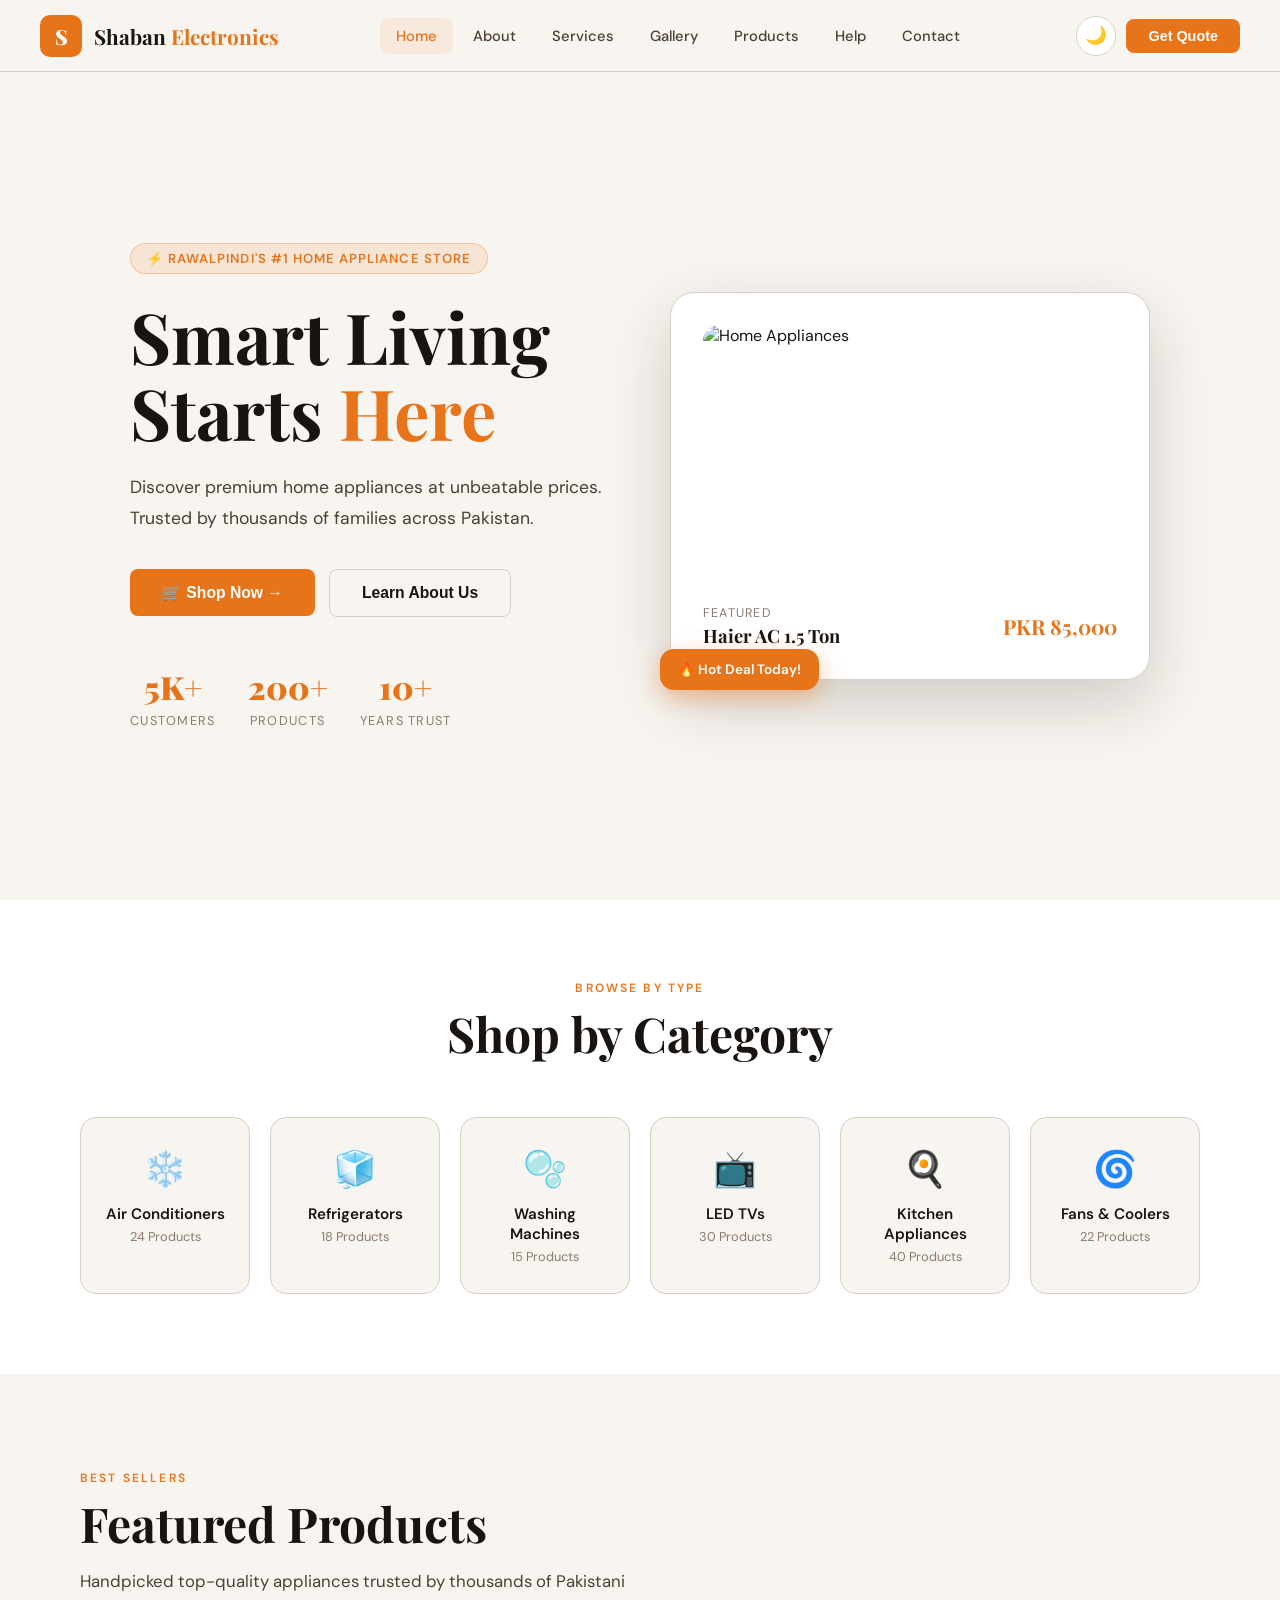
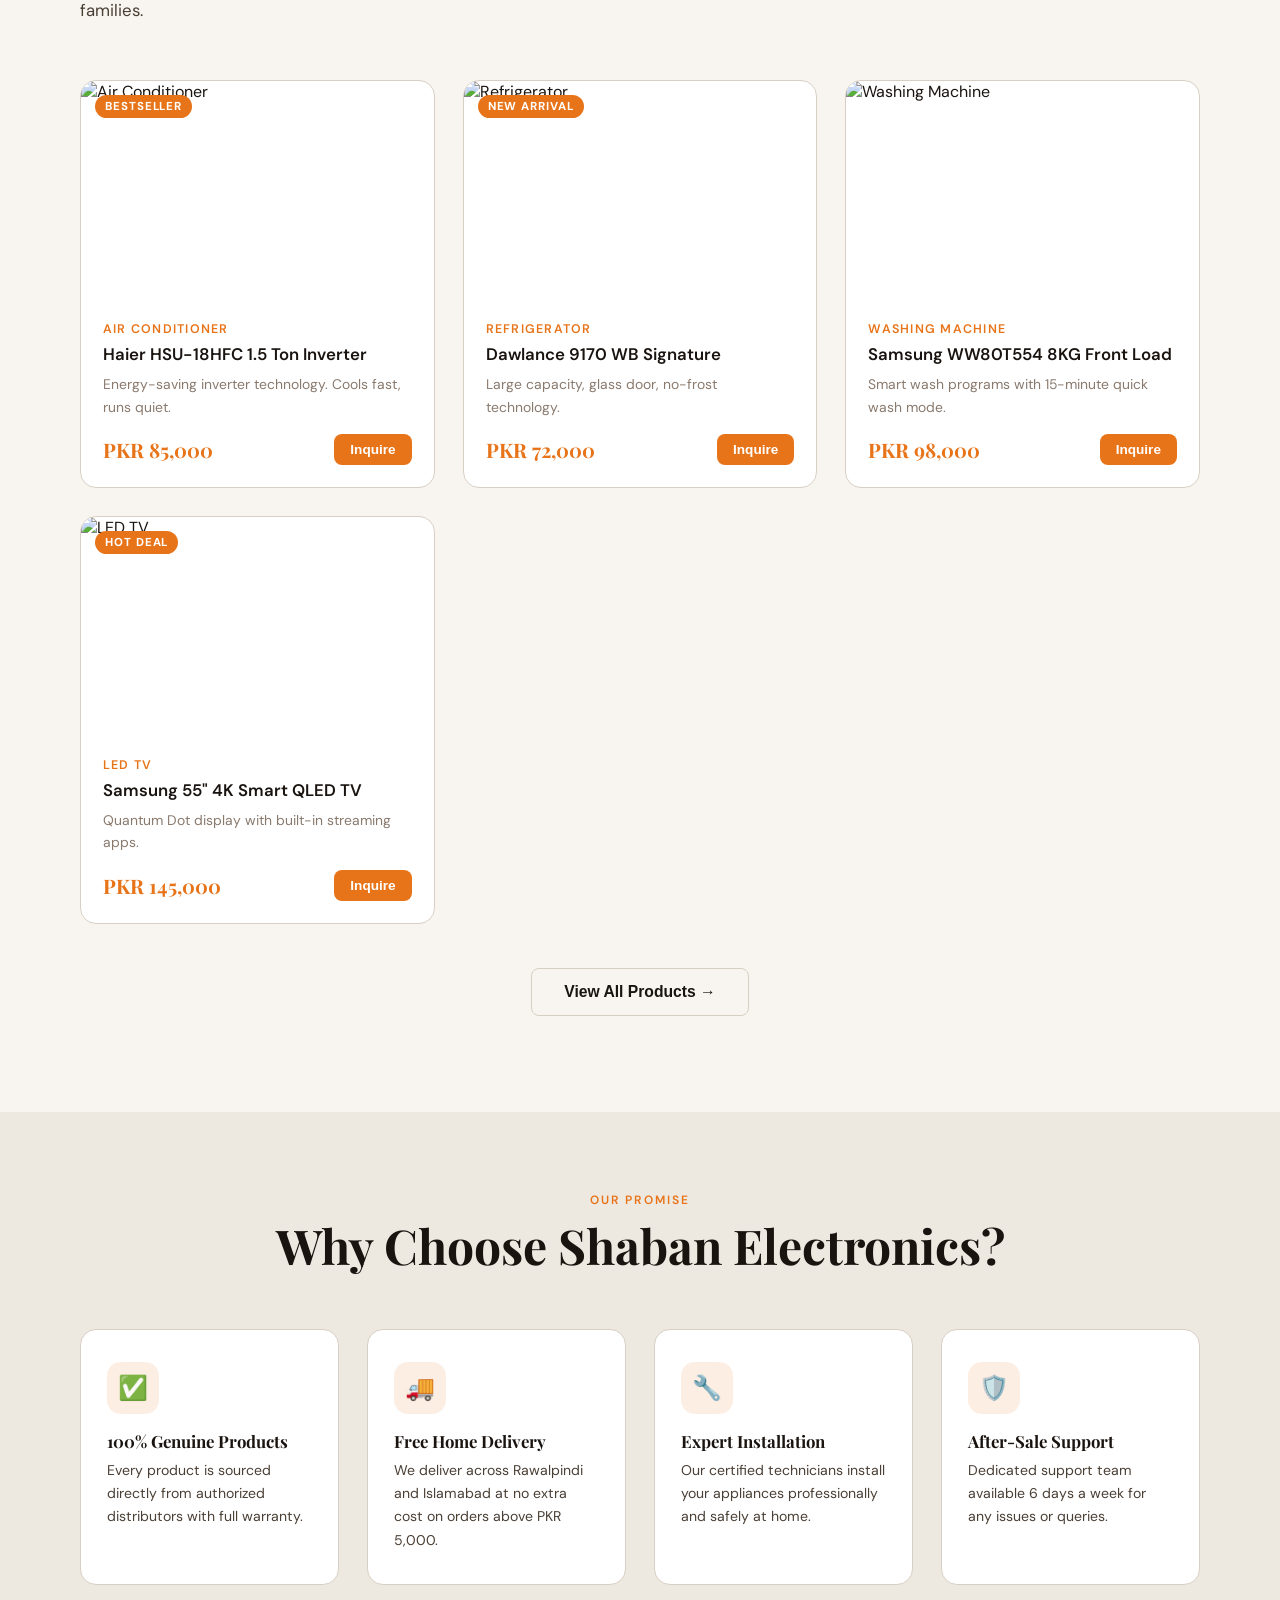
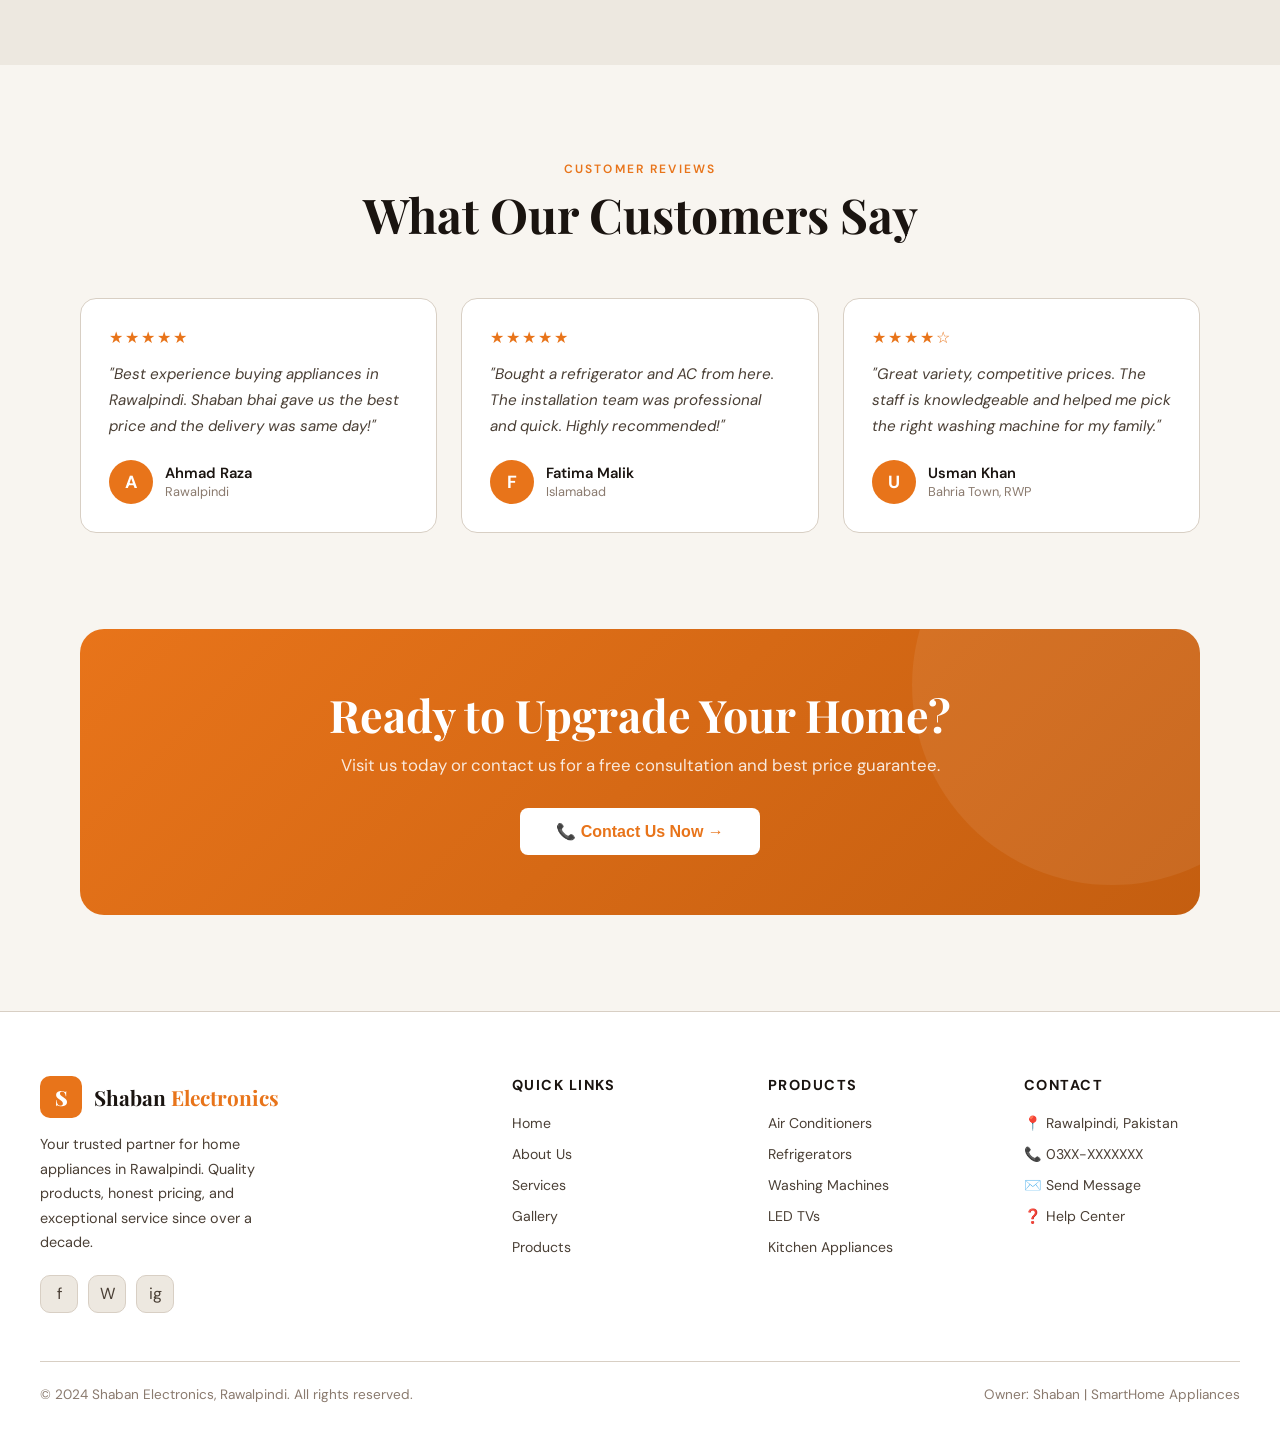
==== commit 465135bd: "G" ====
--- a/index.html
+++ b/index.html
@@ -21,7 +21,7 @@
     <li><a href="pages/about.html">About</a></li>
     <li><a href="pages/services.html">Services</a></li>
     <li><a href="pages/gallery.html">Gallery</a></li>
-    <li><a href="pages/deals.html">Deals</a></li>
+    <li><a href="pages/products.html">Products</a></li>
     <li><a href="pages/help.html">Help</a></li>
     <li><a href="pages/contact.html">Contact</a></li>
   </ul>
@@ -38,7 +38,7 @@
   <a href="pages/about.html">About</a>
   <a href="pages/services.html">Services</a>
   <a href="pages/gallery.html">Gallery</a>
-  <a href="pages/deals.html">Deals</a>
+  <a href="pages/products.html">Products</a>
   <a href="pages/help.html">Help</a>
   <a href="pages/contact.html">Contact</a>
 </div>
@@ -183,7 +183,7 @@
     </div>
     <div class="prod-card fade-in">
       <div class="prod-img-wrap">
-        <img src="https://images.unsplash.com/photo-1593359677879-a4bb92f829e1?w=600&q=80" alt="LED TV" loading="lazy" />
+        <img src="../assets/mountain-landscape-with-computer-monitor-sunset-generative-ai.jpg" alt="LED TV" loading="lazy" />
         <div class="prod-badge">Hot Deal</div>
       </div>
       <div class="prod-info">
@@ -308,7 +308,7 @@
         <li><a href="pages/about.html">About Us</a></li>
         <li><a href="pages/services.html">Services</a></li>
         <li><a href="pages/gallery.html">Gallery</a></li>
-        <li><a href="pages/deals.html">Deals</a></li>
+        <li><a href="pages/products.html">Products</a></li>
       </ul>
     </div>
     <div class="footer-col">
